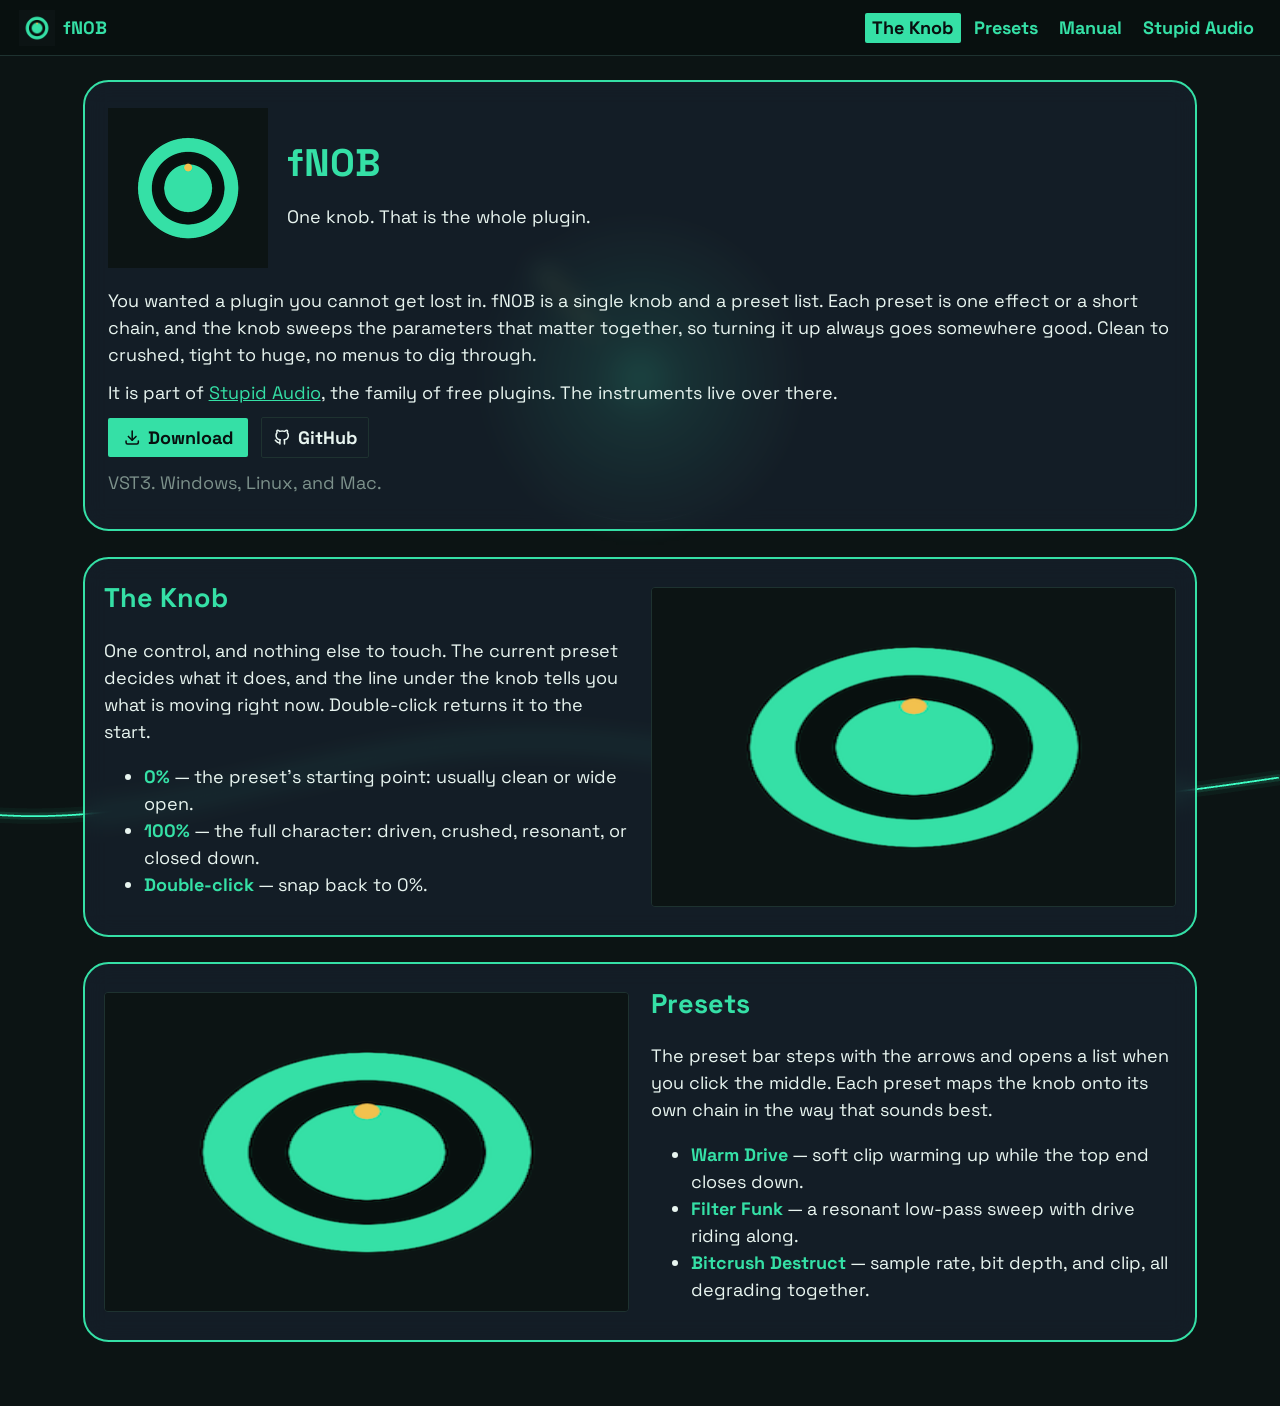
==== docs/index.html @ 9e974205 "add the docs site - site rethemed to the mint palette - knob, presets, overview pages for the user b" ====
<!DOCTYPE html>
<html lang="en">
<head>
  <meta charset="utf-8">
  <meta name="viewport" content="width=device-width, initial-scale=1">
  <title>fN0B — free one-knob effect, endless fun</title>
  <meta name="description" content="fN0B is a free one-knob effect. Pick a preset, turn the knob, and hear the whole chain move. VST3.">
  <meta property="og:type" content="website">
  <meta property="og:site_name" content="Stupid Audio">
  <meta property="og:title" content="fN0B — free one-knob effect, endless fun">
  <meta property="og:description" content="fN0B is a free one-knob effect. Pick a preset, turn the knob, and hear the whole chain move. VST3.">
  <meta property="og:url" content="https://iamtew.github.io/fN0B/">
  <meta property="og:image" content="https://iamtew.github.io/fN0B/ogimage-fN0B.png">
  <meta property="og:image:width" content="1200">
  <meta property="og:image:height" content="630">
  <meta name="twitter:card" content="summary_large_image">
  <meta name="twitter:image" content="https://iamtew.github.io/fN0B/ogimage-fN0B.png">
  <link rel="icon" href="logo.png">
  <link rel="stylesheet" href="style.css">
</head>
<body>
  <canvas id="fx" aria-hidden="true"></canvas>
  <header>
    <a class="brand" href="#top"><img src="logo.png" alt="" width="36" height="36">fN0B</a>
    <button type="button" class="nav-toggle" aria-expanded="false" aria-controls="site-nav" aria-label="Menu">
      <svg class="icon" aria-hidden="true"><use href="icons.svg#menu"></use></svg>
    </button>
    <nav id="site-nav">
      <a href="#knob">The Knob</a>
      <a href="#presets">Presets</a>
      <a href="docs.html">Manual</a>
      <a href="https://audio.stupid.systems/">Stupid Audio</a>
    </nav>
  </header>

  <main id="top" class="landing">
    <div class="hero-panel">
      <div class="lead">
        <img class="hero" src="logo.png" alt="fN0B" width="160" height="160">
        <div>
          <h1>fN0B</h1>
          <p class="tag">One knob. That is the whole plugin.</p>
        </div>
      </div>
      <p>You wanted a plugin you cannot get lost in. fN0B is a single knob and a preset list. Each preset is one effect or a short chain, and the knob sweeps the parameters that matter together, so turning it up always goes somewhere good. Clean to crushed, tight to huge, no menus to dig through.</p>
      <p>It is part of <a href="https://audio.stupid.systems/">Stupid Audio</a>, the family of free plugins. The instruments live over there.</p>
      <p class="actions">
        <button type="button" class="download" data-dl-open>
          <svg class="icon" aria-hidden="true"><use href="icons.svg#download"></use></svg>
          Download
        </button>
        <a class="repo" href="https://github.com/iamtew/fN0B">
          <svg class="icon" aria-hidden="true"><use href="icons.svg#github"></use></svg>
          GitHub
        </a>
      </p>
      <p class="meta">VST3. Windows, Linux, and Mac.</p>
    </div>

    <section id="knob" class="feature">
      <div>
        <h2>The Knob</h2>
        <p>One control, and nothing else to touch. The current preset decides what it does, and the line under the knob tells you what is moving right now. Double-click returns it to the start.</p>
        <ul>
          <li><strong>0%</strong> — the preset's starting point: usually clean or wide open.</li>
          <li><strong>100%</strong> — the full character: driven, crushed, resonant, or closed down.</li>
          <li><strong>Double-click</strong> — snap back to 0%.</li>
        </ul>
      </div>
      <img class="shot" src="logo.png" alt="The fN0B knob" width="320" height="320">
    </section>

    <section id="presets" class="feature">
      <div>
        <h2>Presets</h2>
        <p>The preset bar steps with the arrows and opens a list when you click the middle. Each preset maps the knob onto its own chain in the way that sounds best.</p>
        <ul>
          <li><strong>Warm Drive</strong> — soft clip warming up while the top end closes down.</li>
          <li><strong>Filter Funk</strong> — a resonant low-pass sweep with drive riding along.</li>
          <li><strong>Bitcrush Destruct</strong> — sample rate, bit depth, and clip, all degrading together.</li>
        </ul>
      </div>
      <img class="shot" src="logo.png" alt="The fN0B preset list" width="320" height="320">
    </section>
  </main>

  <dialog id="dl" class="dl-dialog" aria-labelledby="dl-title">
    <button type="button" class="dl-close" data-dl-close aria-label="Close">
      <svg class="icon" aria-hidden="true"><use href="icons.svg#close"></use></svg>
    </button>
    <h2 id="dl-title">Download fN0B</h2>
    <div class="dl-kind">
      <p>The Windows installer is the easy path. It drops the VST3 where your DAW looks for plugins.</p>
      <div class="dl-row" data-kind="installer" hidden>
        <a class="download os" data-os="win" hidden>
          <svg class="icon" aria-hidden="true"><use href="icons.svg#windows"></use></svg>
          Windows installer
        </a>
      </div>
    </div>
    <div class="dl-kind">
      <p>The VST3 zip is just the plugin. Drop it where your DAW looks for VST3s. Mac builds are ad-hoc signed, so Gatekeeper will sulk until you right-click Open the first time.</p>
      <div class="dl-row" data-kind="vst3" hidden>
        <a class="download os" data-os="win" hidden>
          <svg class="icon" aria-hidden="true"><use href="icons.svg#windows"></use></svg>
          Windows
        </a>
        <a class="download os" data-os="linux" hidden>
          <svg class="icon tux" aria-hidden="true"><use href="icons.svg#linux"></use></svg>
          Linux
        </a>
        <a class="download os" data-os="mac" hidden>
          <svg class="icon" aria-hidden="true"><use href="icons.svg#apple"></use></svg>
          macOS
        </a>
      </div>
    </div>
    <img class="dl-logo" src="logo.png" alt="" width="192" height="192">
  </dialog>

  <script src="icons.js"></script>
  <script type="module" src="fx.js"></script>
  <script src="site.js"></script>
</body>
</html>
---- docs/style.css ----
@font-face {
  font-family: "Space Grotesk";
  src: url("vendor/fonts/SpaceGrotesk-latin-wght.woff2") format("woff2");
  font-weight: 300 700;
  font-style: normal;
  font-display: swap;
}

:root {
  --ink: #08100f;
  --knob: #132020;
  --lane: #1e3230;
  --background: #0c1414;
  --orange: #35e0a6;
  --orange-dim: #28b585;
  --metal: #e8f5f0;
  --muted: #7c918b;
}

* { box-sizing: border-box; }

body {
  margin: 0;
  background: var(--background);
  color: var(--metal);
  font: 18px/1.5 "Space Grotesk", sans-serif;
}

#fx {
  position: fixed;
  inset: 0;
  overflow: hidden;
  pointer-events: none;
  z-index: 0;
}

a { color: var(--orange); }
a:hover { color: var(--orange-dim); }

.icon {
  width: 1.15rem;
  height: 1.15rem;
  flex: 0 0 auto;
  display: block;
  fill: none;
  stroke: currentColor;
  stroke-width: 2;
  pointer-events: none;
}

/* Filled Tux. The stroke rule above would erase it. */
.icon.tux {
  width: 1.45rem;
  height: 1.45rem;
  fill: currentColor;
  stroke: none;
}

header {
  position: sticky;
  top: 0;
  z-index: 2;
  display: flex;
  align-items: center;
  justify-content: space-between;
  gap: 1rem;
  padding: 0.6rem 1.2rem;
  background: var(--ink);
  border-bottom: 1px solid var(--lane);
}

.brand {
  display: flex;
  align-items: center;
  gap: 0.5rem;
  color: var(--orange);
  font-weight: 700;
  text-decoration: none;
}

.brand img { width: 36px; height: 36px; display: block; }

.nav-toggle {
  display: none;
  margin-left: auto;
  background: none;
  border: 1px solid var(--lane);
  color: var(--orange);
  padding: 0.35rem;
  border-radius: 2px;
  cursor: pointer;
}

header nav {
  display: flex;
  flex-wrap: wrap;
  align-items: center;
  gap: 0.4rem;
  justify-content: flex-end;
}

header nav a {
  color: var(--orange);
  font-weight: 700;
  text-decoration: none;
  padding: 0.1rem 0.45rem;
  border-radius: 2px;
}

header nav a.on,
header nav a[aria-current="page"] {
  color: var(--ink);
  background: var(--orange);
}

.topbar-label {
  color: var(--orange);
  letter-spacing: 0.16em;
  text-transform: uppercase;
  font-size: 0.72rem;
}

.topbar .download { margin-left: auto; }

.repo {
  display: inline-flex;
  align-items: center;
  gap: 0.4rem;
  color: var(--metal);
  text-decoration: none;
  padding: 0.35rem 0.7rem;
  border: 1px solid var(--lane);
  border-radius: 2px;
  font-weight: 700;
}

.repo:hover { color: var(--orange); border-color: var(--orange); }

main.landing {
  position: relative;
  z-index: 1;
  max-width: 72rem;
  margin: 0 auto;
  padding: 1.5rem 1.2rem 4rem;
}

.hero-panel,
.feature {
  background: rgba(26, 35, 50, 0.6);
  border: 2px solid var(--orange);
  border-radius: 1.6rem;
  backdrop-filter: blur(12px);
  -webkit-backdrop-filter: blur(12px);
}

.hero-panel {
  padding: 1.6rem 1.4rem 1.4rem;
}

.lead {
  display: flex;
  align-items: center;
  gap: 1.2rem;
  margin-bottom: 1.2rem;
}

.hero { display: block; flex-shrink: 0; width: 160px; height: 160px; }

h1, h2 { color: var(--orange); margin: 0 0 0.4rem; }

h1 { font-size: 2.4rem; }

.hero-panel p { margin: 0.7rem 0; }

.demos {
  display: flex;
  flex-wrap: wrap;
  gap: 1rem;
  margin: 1rem 0;
}

.demo { margin: 0; flex: 1 1 16rem; }
.demo a { display: block; font-size: 0.95rem; margin-bottom: 0.25rem; font-weight: 700; }
.demo audio { width: 100%; display: block; }

.actions {
  display: flex;
  flex-wrap: wrap;
  align-items: center;
  gap: 0.8rem;
  margin: 1rem 0 0.4rem;
}

.download {
  display: inline-flex;
  align-items: center;
  gap: 0.4rem;
  background: var(--orange);
  color: var(--ink);
  font: inherit;
  font-weight: 700;
  text-decoration: none;
  padding: 0.4rem 0.95rem;
  border: 0;
  border-radius: 2px;
  cursor: pointer;
}

.download:hover { background: var(--orange-dim); color: var(--ink); }

.meta { color: var(--muted); margin: 0; }

.feature {
  display: grid;
  grid-template-columns: 1fr 1fr;
  gap: 1.4rem;
  align-items: center;
  margin-top: 1.6rem;
  padding: 1.2rem;
}

.feature:nth-of-type(even) { direction: rtl; }
.feature:nth-of-type(even) > * { direction: ltr; }

.shot-open {
  display: block;
  width: 100%;
  padding: 0;
  border: 0;
  background: none;
  cursor: zoom-in;
}

.shot {
  display: block;
  width: 100%;
  border-radius: 4px;
  border: 1px solid var(--lane);
}

.shot-dialog {
  position: fixed;
  padding: 0;
  border: 0;
  background: transparent;
  max-width: calc(100vw - 3rem);
  max-height: calc(100vh - 3rem);
}

.shot-dialog[open] { animation: dl-in 0.22s ease; }

.shot-dialog::backdrop {
  background: rgba(0, 0, 0, 0.55);
  backdrop-filter: blur(8px);
  -webkit-backdrop-filter: blur(8px);
}

.shot-dialog img {
  display: block;
  max-width: calc(100vw - 3rem);
  max-height: calc(100vh - 3rem);
  border-radius: 4px;
}

.brand-home {
  display: inline-flex;
  align-items: center;
  gap: 0.25rem;
  margin-left: 0.15rem;
  font-weight: 700;
}

strong { color: var(--orange); }

.dl-dialog {
  width: min(32rem, calc(100vw - 2rem));
  max-height: calc(100vh - 2rem);
  overflow: auto;
  padding: 1.4rem 1.3rem 1.2rem;
  border: 2px solid var(--orange);
  border-radius: 4px;
  background: var(--knob);
  color: var(--metal);
  color-scheme: dark;
}

.dl-dialog[open] {
  animation: dl-in 0.22s ease;
}

@keyframes dl-in {
  from { transform: translateY(10px) scale(0.98); }
  to { transform: none; }
}

.dl-dialog::backdrop {
  background: rgba(0, 0, 0, 0.55);
  backdrop-filter: blur(8px);
  -webkit-backdrop-filter: blur(8px);
}

.dl-close {
  position: absolute;
  top: 0.6rem;
  right: 0.6rem;
  z-index: 1;
  display: grid;
  place-items: center;
  width: 2.25rem;
  height: 2.25rem;
  padding: 0;
  background: var(--ink);
  border: 2px solid var(--orange);
  border-radius: 4px;
  color: var(--orange);
  cursor: pointer;
}

.dl-close .icon {
  width: 1.35rem;
  height: 1.35rem;
}

.dl-close:hover { background: var(--lane); }

.shot-dialog .dl-close {
  position: fixed;
  top: 1rem;
  right: 1rem;
}

.dl-dialog { position: fixed; }
.dl-dialog h2 { padding-right: 2rem; }

.dl-kind { margin: 1rem 0; }
.dl-kind p { margin: 0 0 0.5rem; font-size: 0.95rem; }

.dl-row {
  display: flex;
  flex-wrap: wrap;
  gap: 0.4rem;
}

.dl-logo {
  display: block;
  width: 192px;
  height: auto;
  margin: 1.2rem auto 0;
}

.shell {
  position: relative;
  z-index: 1;
  display: grid;
  grid-template-columns: 220px 1fr;
  min-height: calc(100vh - 57px);
}

.nav {
  padding: 12px 0;
  background: var(--knob);
  border-right: 1px solid var(--lane);
}

.nav-group {
  margin: 12px 16px 4px;
  font-size: 0.72rem;
  letter-spacing: 0.06em;
  text-transform: uppercase;
  color: var(--muted);
}

.nav a {
  display: flex;
  align-items: center;
  gap: 10px;
  padding: 8px 16px;
  color: var(--muted);
  text-decoration: none;
}

.nav a[aria-current="page"] {
  color: var(--ink);
  background: var(--orange);
}

.doc {
  padding: 28px 32px 80px;
  max-width: 52rem;
}

.doc h1 { margin-top: 0; font-size: 1.8rem; color: var(--orange); }
.doc h2 { margin-top: 1.8rem; font-size: 1.15rem; color: var(--orange); }
.doc h3 { color: var(--orange); }
.doc p, .doc li { line-height: 1.5; }
.doc ul, .doc ol { padding-left: 1.25rem; }
.doc code {
  font-family: ui-monospace, Consolas, monospace;
  font-size: 0.92em;
  background: var(--lane);
  padding: 0 4px;
  border-radius: 2px;
}
.doc pre {
  background: var(--lane);
  border: 1px solid var(--lane);
  padding: 12px 14px;
  overflow: auto;
}
.doc table {
  width: 100%;
  border-collapse: collapse;
  margin: 1rem 0;
  font-size: 0.92rem;
}
.doc th, .doc td {
  border: 1px solid var(--lane);
  padding: 6px 8px;
  text-align: left;
  vertical-align: top;
}
.doc th { background: var(--knob); }
.doc img { max-width: 100%; height: auto; border-radius: 4px; }

.muted { color: var(--muted); }

@media (max-width: 900px) {
  .feature,
  .feature:nth-of-type(even) {
    grid-template-columns: 1fr;
    direction: ltr;
  }
}

@media (max-width: 800px) {
  .nav-toggle { display: flex; }
  header { flex-wrap: wrap; }
  header nav {
    display: none;
    flex-basis: 100%;
    flex-direction: column;
    align-items: stretch;
  }
  header.nav-open nav { display: flex; }
  .shell { grid-template-columns: 1fr; }
  .nav {
    display: flex;
    flex-wrap: wrap;
    gap: 0;
    border-right: 0;
    border-bottom: 1px solid var(--lane);
  }
  .nav a { padding: 8px 12px; }
  .nav-group { flex-basis: 100%; margin: 8px 12px 0; }
  .doc { padding: 20px 16px 64px; }
  .hero { width: 112px; height: 112px; }
  h1 { font-size: 1.8rem; }
}
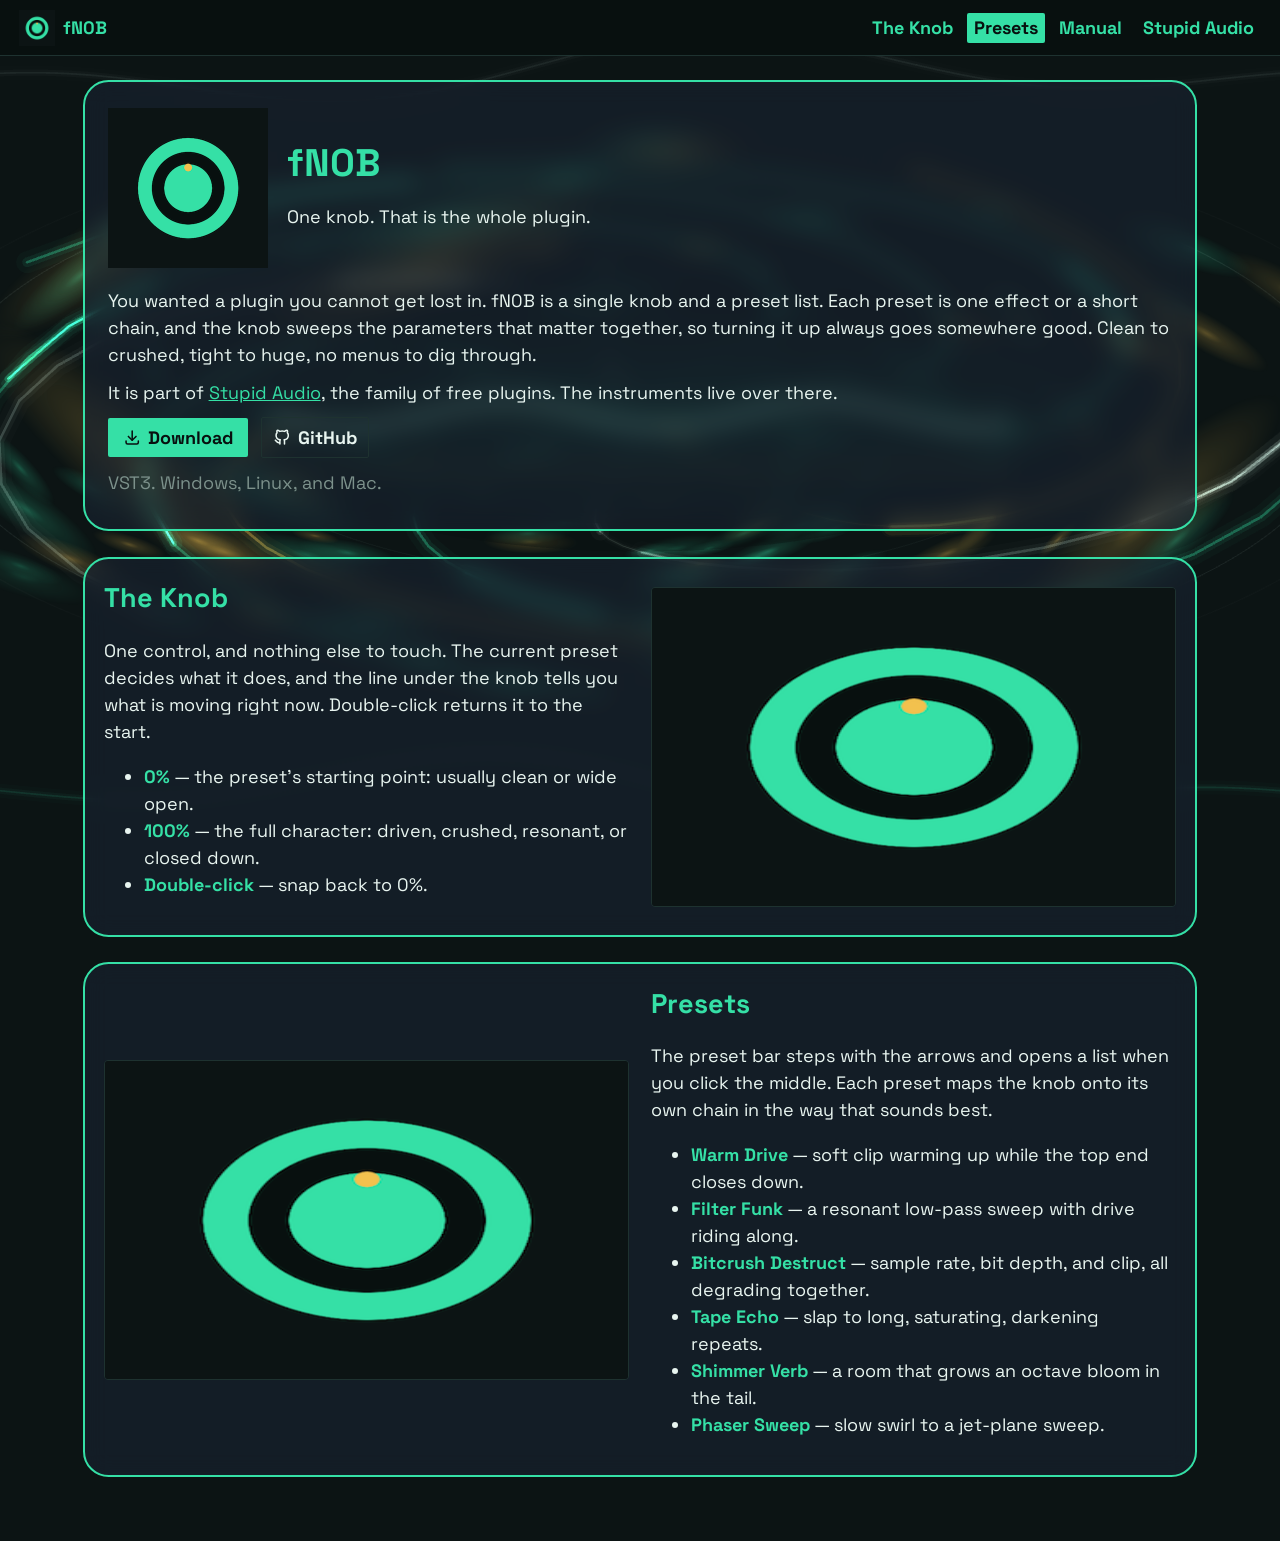
==== commit 7a6ff29e: "catch leftover three-preset copy - landing list and manual title now name all six  Co-authored-by: C" ====
--- a/docs/index.html
+++ b/docs/index.html
@@ -78,6 +78,9 @@
           <li><strong>Warm Drive</strong> — soft clip warming up while the top end closes down.</li>
           <li><strong>Filter Funk</strong> — a resonant low-pass sweep with drive riding along.</li>
           <li><strong>Bitcrush Destruct</strong> — sample rate, bit depth, and clip, all degrading together.</li>
+          <li><strong>Tape Echo</strong> — slap to long, saturating, darkening repeats.</li>
+          <li><strong>Shimmer Verb</strong> — a room that grows an octave bloom in the tail.</li>
+          <li><strong>Phaser Sweep</strong> — slow swirl to a jet-plane sweep.</li>
         </ul>
       </div>
       <img class="shot" src="logo.png" alt="The fN0B preset list" width="320" height="320">
--- a/docs/style.css
+++ b/docs/style.css
@@ -33,6 +33,10 @@
   pointer-events: none;
   z-index: 0;
 }
+
+/* ?fx preview: the canvas is the whole page. */
+body.fx-only { overflow: hidden; cursor: none; }
+body.fx-only > :not(#fx) { display: none; }
 
 a { color: var(--orange); }
 a:hover { color: var(--orange-dim); }
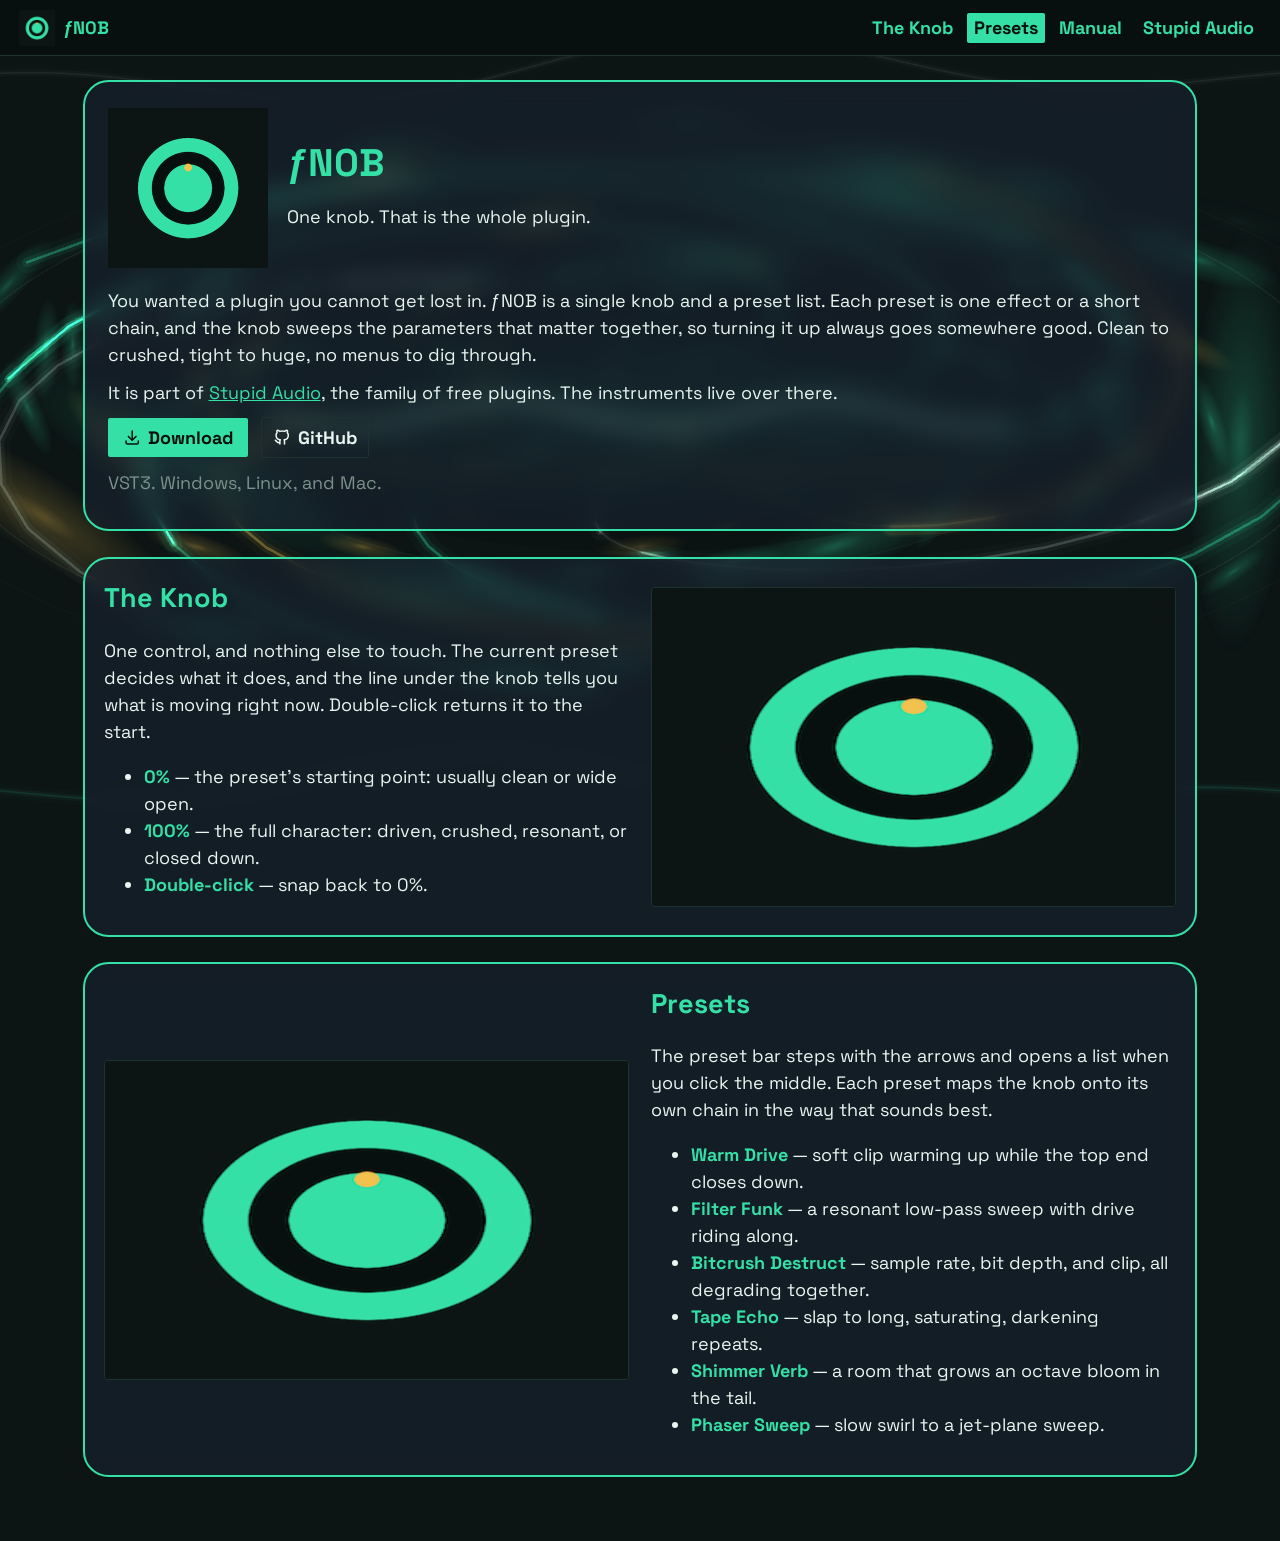
==== commit a6b9a397: "show florin on docs site name - render fN0B as U+0192 on HTML chrome and titles - rewrite markdown p" ====
--- a/docs/index.html
+++ b/docs/index.html
@@ -3,12 +3,12 @@
 <head>
   <meta charset="utf-8">
   <meta name="viewport" content="width=device-width, initial-scale=1">
-  <title>fN0B — free one-knob effect, endless fun</title>
-  <meta name="description" content="fN0B is a free one-knob effect. Pick a preset, turn the knob, and hear the whole chain move. VST3.">
+  <title>&fnof;N0B — free one-knob effect, endless fun</title>
+  <meta name="description" content="&fnof;N0B is a free one-knob effect. Pick a preset, turn the knob, and hear the whole chain move. VST3.">
   <meta property="og:type" content="website">
   <meta property="og:site_name" content="Stupid Audio">
-  <meta property="og:title" content="fN0B — free one-knob effect, endless fun">
-  <meta property="og:description" content="fN0B is a free one-knob effect. Pick a preset, turn the knob, and hear the whole chain move. VST3.">
+  <meta property="og:title" content="&fnof;N0B — free one-knob effect, endless fun">
+  <meta property="og:description" content="&fnof;N0B is a free one-knob effect. Pick a preset, turn the knob, and hear the whole chain move. VST3.">
   <meta property="og:url" content="https://iamtew.github.io/fN0B/">
   <meta property="og:image" content="https://iamtew.github.io/fN0B/ogimage-fN0B.png">
   <meta property="og:image:width" content="1200">
@@ -21,7 +21,7 @@
 <body>
   <canvas id="fx" aria-hidden="true"></canvas>
   <header>
-    <a class="brand" href="#top"><img src="logo.png" alt="" width="36" height="36">fN0B</a>
+    <a class="brand" href="#top"><img src="logo.png" alt="" width="36" height="36">&fnof;N0B</a>
     <button type="button" class="nav-toggle" aria-expanded="false" aria-controls="site-nav" aria-label="Menu">
       <svg class="icon" aria-hidden="true"><use href="icons.svg#menu"></use></svg>
     </button>
@@ -36,13 +36,13 @@
   <main id="top" class="landing">
     <div class="hero-panel">
       <div class="lead">
-        <img class="hero" src="logo.png" alt="fN0B" width="160" height="160">
+        <img class="hero" src="logo.png" alt="&fnof;N0B" width="160" height="160">
         <div>
-          <h1>fN0B</h1>
+          <h1>&fnof;N0B</h1>
           <p class="tag">One knob. That is the whole plugin.</p>
         </div>
       </div>
-      <p>You wanted a plugin you cannot get lost in. fN0B is a single knob and a preset list. Each preset is one effect or a short chain, and the knob sweeps the parameters that matter together, so turning it up always goes somewhere good. Clean to crushed, tight to huge, no menus to dig through.</p>
+      <p>You wanted a plugin you cannot get lost in. &fnof;N0B is a single knob and a preset list. Each preset is one effect or a short chain, and the knob sweeps the parameters that matter together, so turning it up always goes somewhere good. Clean to crushed, tight to huge, no menus to dig through.</p>
       <p>It is part of <a href="https://audio.stupid.systems/">Stupid Audio</a>, the family of free plugins. The instruments live over there.</p>
       <p class="actions">
         <button type="button" class="download" data-dl-open>
@@ -67,7 +67,7 @@
           <li><strong>Double-click</strong> — snap back to 0%.</li>
         </ul>
       </div>
-      <img class="shot" src="logo.png" alt="The fN0B knob" width="320" height="320">
+      <img class="shot" src="logo.png" alt="The &fnof;N0B knob" width="320" height="320">
     </section>
 
     <section id="presets" class="feature">
@@ -83,7 +83,7 @@
           <li><strong>Phaser Sweep</strong> — slow swirl to a jet-plane sweep.</li>
         </ul>
       </div>
-      <img class="shot" src="logo.png" alt="The fN0B preset list" width="320" height="320">
+      <img class="shot" src="logo.png" alt="The &fnof;N0B preset list" width="320" height="320">
     </section>
   </main>
 
@@ -91,7 +91,7 @@
     <button type="button" class="dl-close" data-dl-close aria-label="Close">
       <svg class="icon" aria-hidden="true"><use href="icons.svg#close"></use></svg>
     </button>
-    <h2 id="dl-title">Download fN0B</h2>
+    <h2 id="dl-title">Download &fnof;N0B</h2>
     <div class="dl-kind">
       <p>The Windows installer is the easy path. It drops the VST3 where your DAW looks for plugins.</p>
       <div class="dl-row" data-kind="installer" hidden>
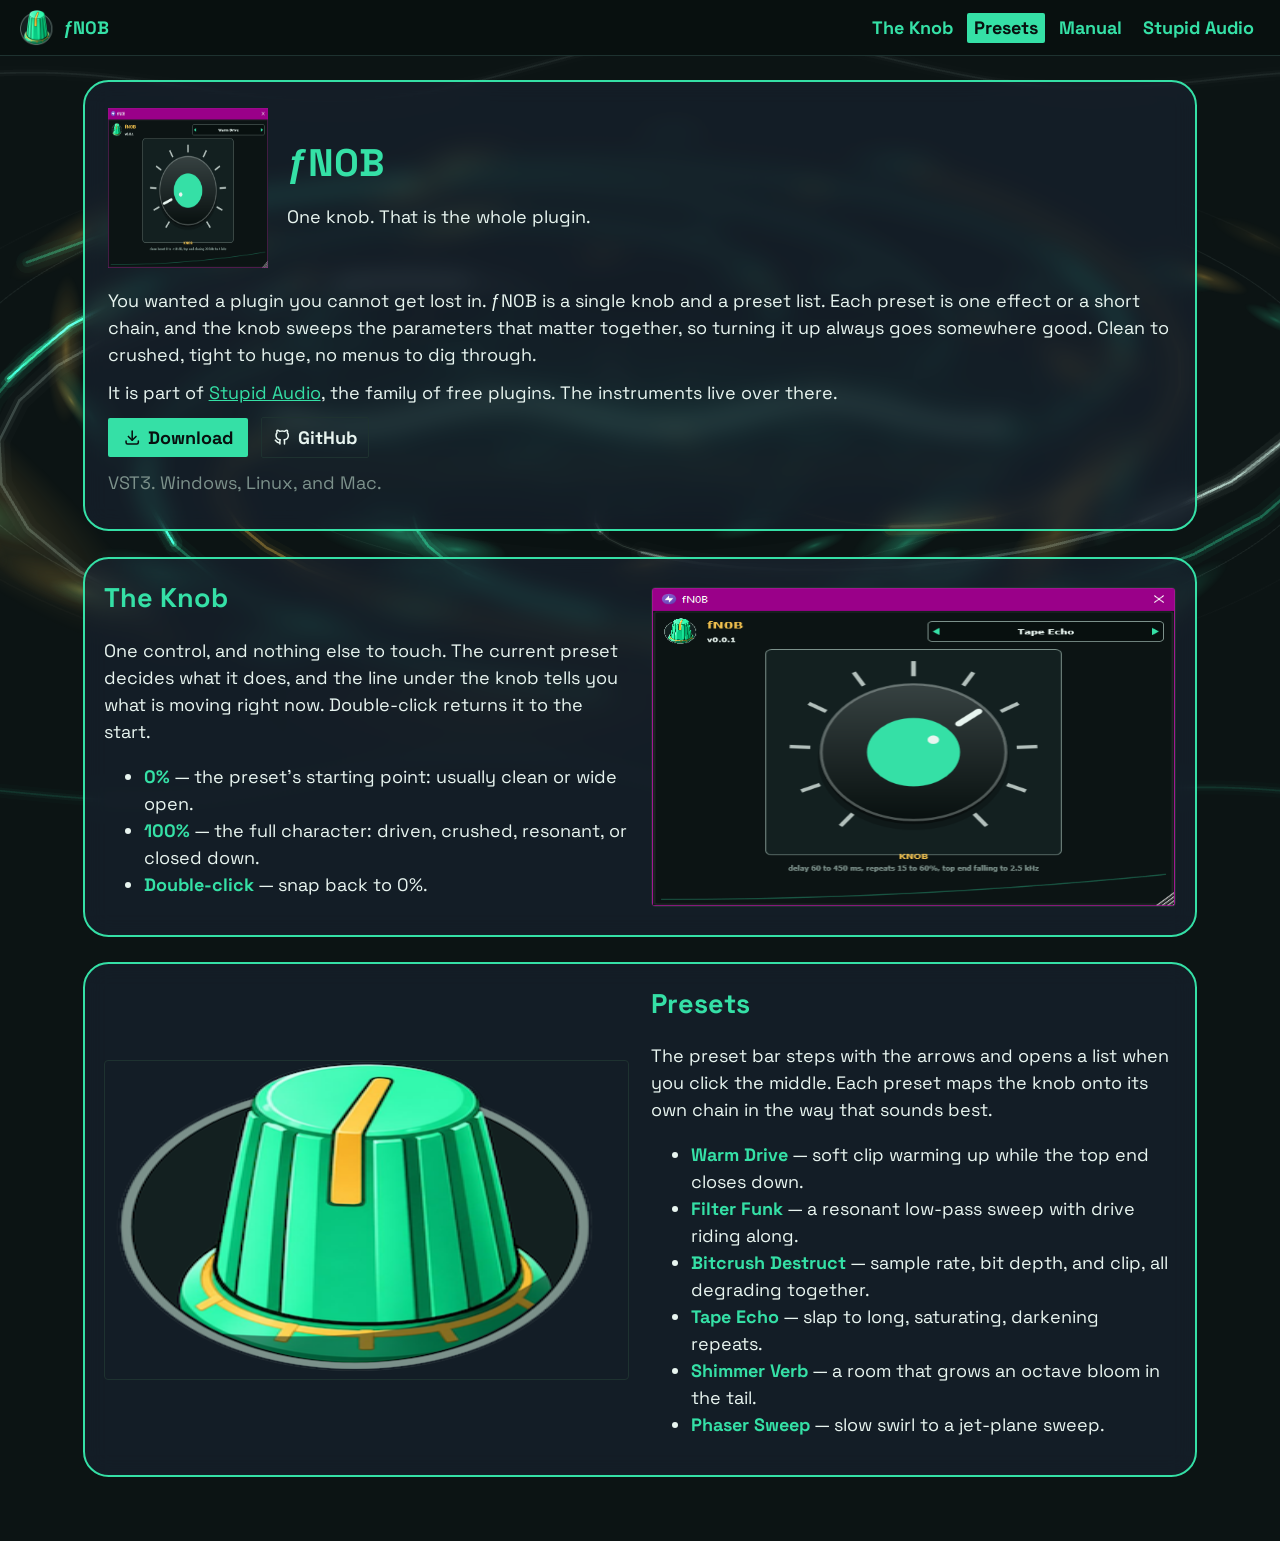
==== commit 3e832841: "placeholder screenshots" ====
--- a/docs/index.html
+++ b/docs/index.html
@@ -36,7 +36,7 @@
   <main id="top" class="landing">
     <div class="hero-panel">
       <div class="lead">
-        <img class="hero" src="logo.png" alt="&fnof;N0B" width="160" height="160">
+        <img class="hero" src="Screenshot1.png" alt="&fnof;N0B" width="160" height="160">
         <div>
           <h1>&fnof;N0B</h1>
           <p class="tag">One knob. That is the whole plugin.</p>
@@ -67,7 +67,7 @@
           <li><strong>Double-click</strong> — snap back to 0%.</li>
         </ul>
       </div>
-      <img class="shot" src="logo.png" alt="The &fnof;N0B knob" width="320" height="320">
+      <img class="shot" src="Screenshot2.png" alt="The &fnof;N0B knob" width="320" height="320">
     </section>
 
     <section id="presets" class="feature">
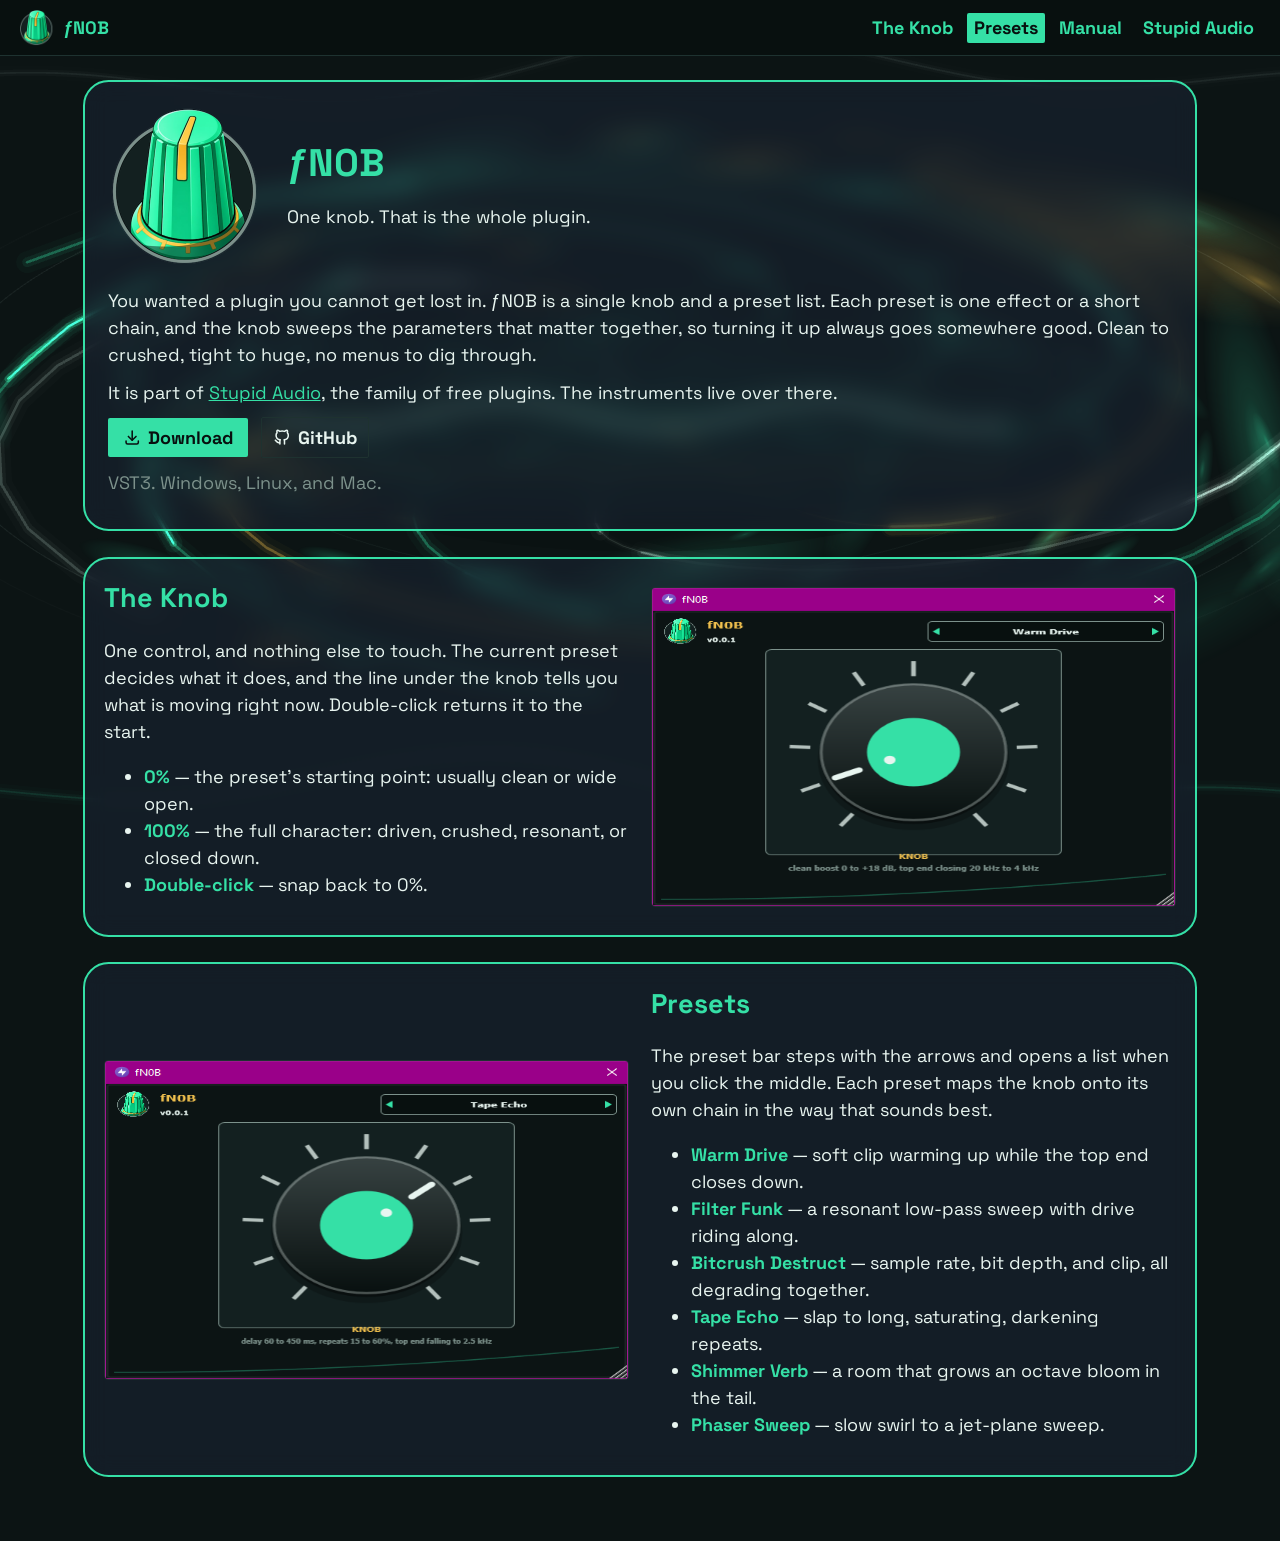
==== commit e34c43f4: "fix an oopsie" ====
--- a/docs/index.html
+++ b/docs/index.html
@@ -36,7 +36,7 @@
   <main id="top" class="landing">
     <div class="hero-panel">
       <div class="lead">
-        <img class="hero" src="Screenshot1.png" alt="&fnof;N0B" width="160" height="160">
+        <img class="hero" src="logo.png" alt="&fnof;N0B" width="160" height="160">
         <div>
           <h1>&fnof;N0B</h1>
           <p class="tag">One knob. That is the whole plugin.</p>
@@ -67,7 +67,7 @@
           <li><strong>Double-click</strong> — snap back to 0%.</li>
         </ul>
       </div>
-      <img class="shot" src="Screenshot2.png" alt="The &fnof;N0B knob" width="320" height="320">
+      <img class="shot" src="Screenshot1.png" alt="The &fnof;N0B knob" width="320" height="320">
     </section>
 
     <section id="presets" class="feature">
@@ -83,7 +83,7 @@
           <li><strong>Phaser Sweep</strong> — slow swirl to a jet-plane sweep.</li>
         </ul>
       </div>
-      <img class="shot" src="logo.png" alt="The &fnof;N0B preset list" width="320" height="320">
+      <img class="shot" src="Screenshot2.png" alt="The &fnof;N0B preset list" width="320" height="320">
     </section>
   </main>
 
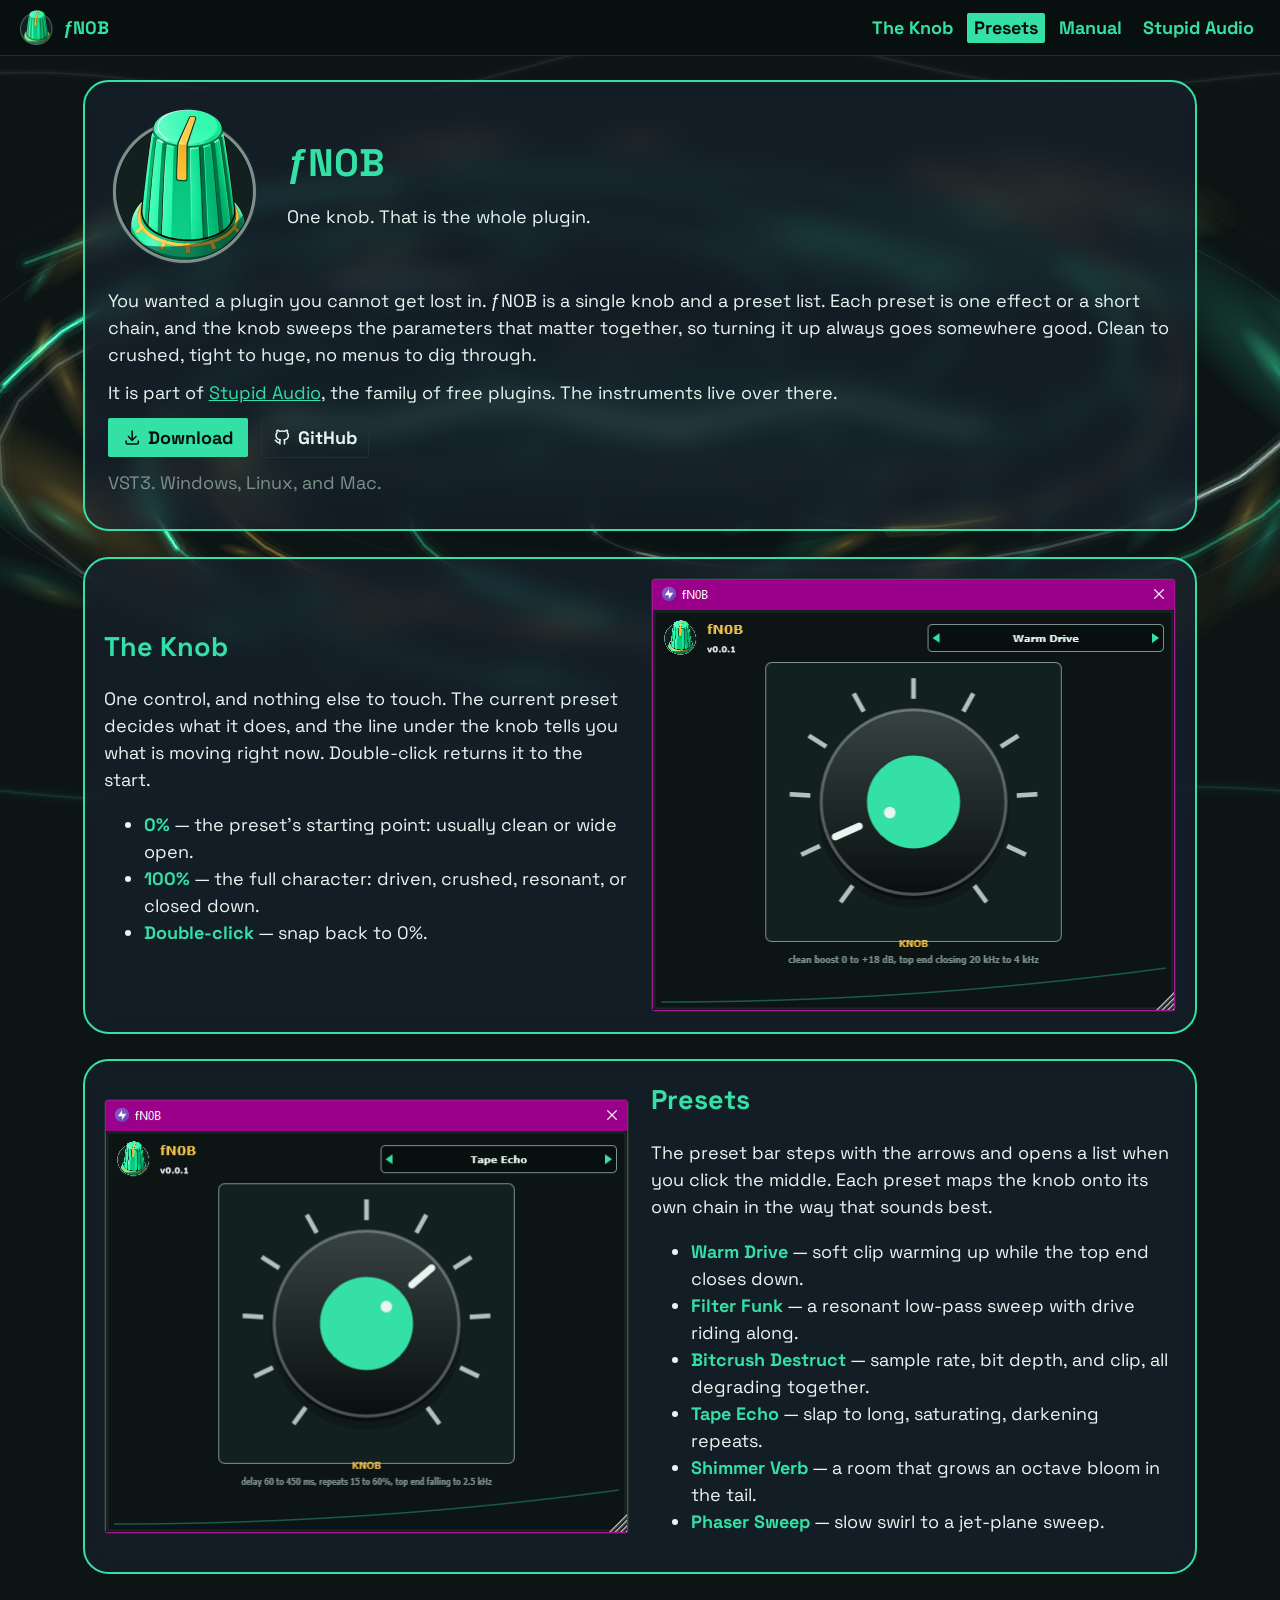
==== commit 86e51fd7: "fix an oopsie, removed weird sizes of screenshots" ====
--- a/docs/index.html
+++ b/docs/index.html
@@ -67,7 +67,7 @@
           <li><strong>Double-click</strong> — snap back to 0%.</li>
         </ul>
       </div>
-      <img class="shot" src="Screenshot1.png" alt="The &fnof;N0B knob" width="320" height="320">
+      <img class="shot" src="Screenshot1.png" alt="The &fnof;N0B knob">
     </section>
 
     <section id="presets" class="feature">
@@ -83,7 +83,7 @@
           <li><strong>Phaser Sweep</strong> — slow swirl to a jet-plane sweep.</li>
         </ul>
       </div>
-      <img class="shot" src="Screenshot2.png" alt="The &fnof;N0B preset list" width="320" height="320">
+      <img class="shot" src="Screenshot2.png" alt="The &fnof;N0B preset list">
     </section>
   </main>
 
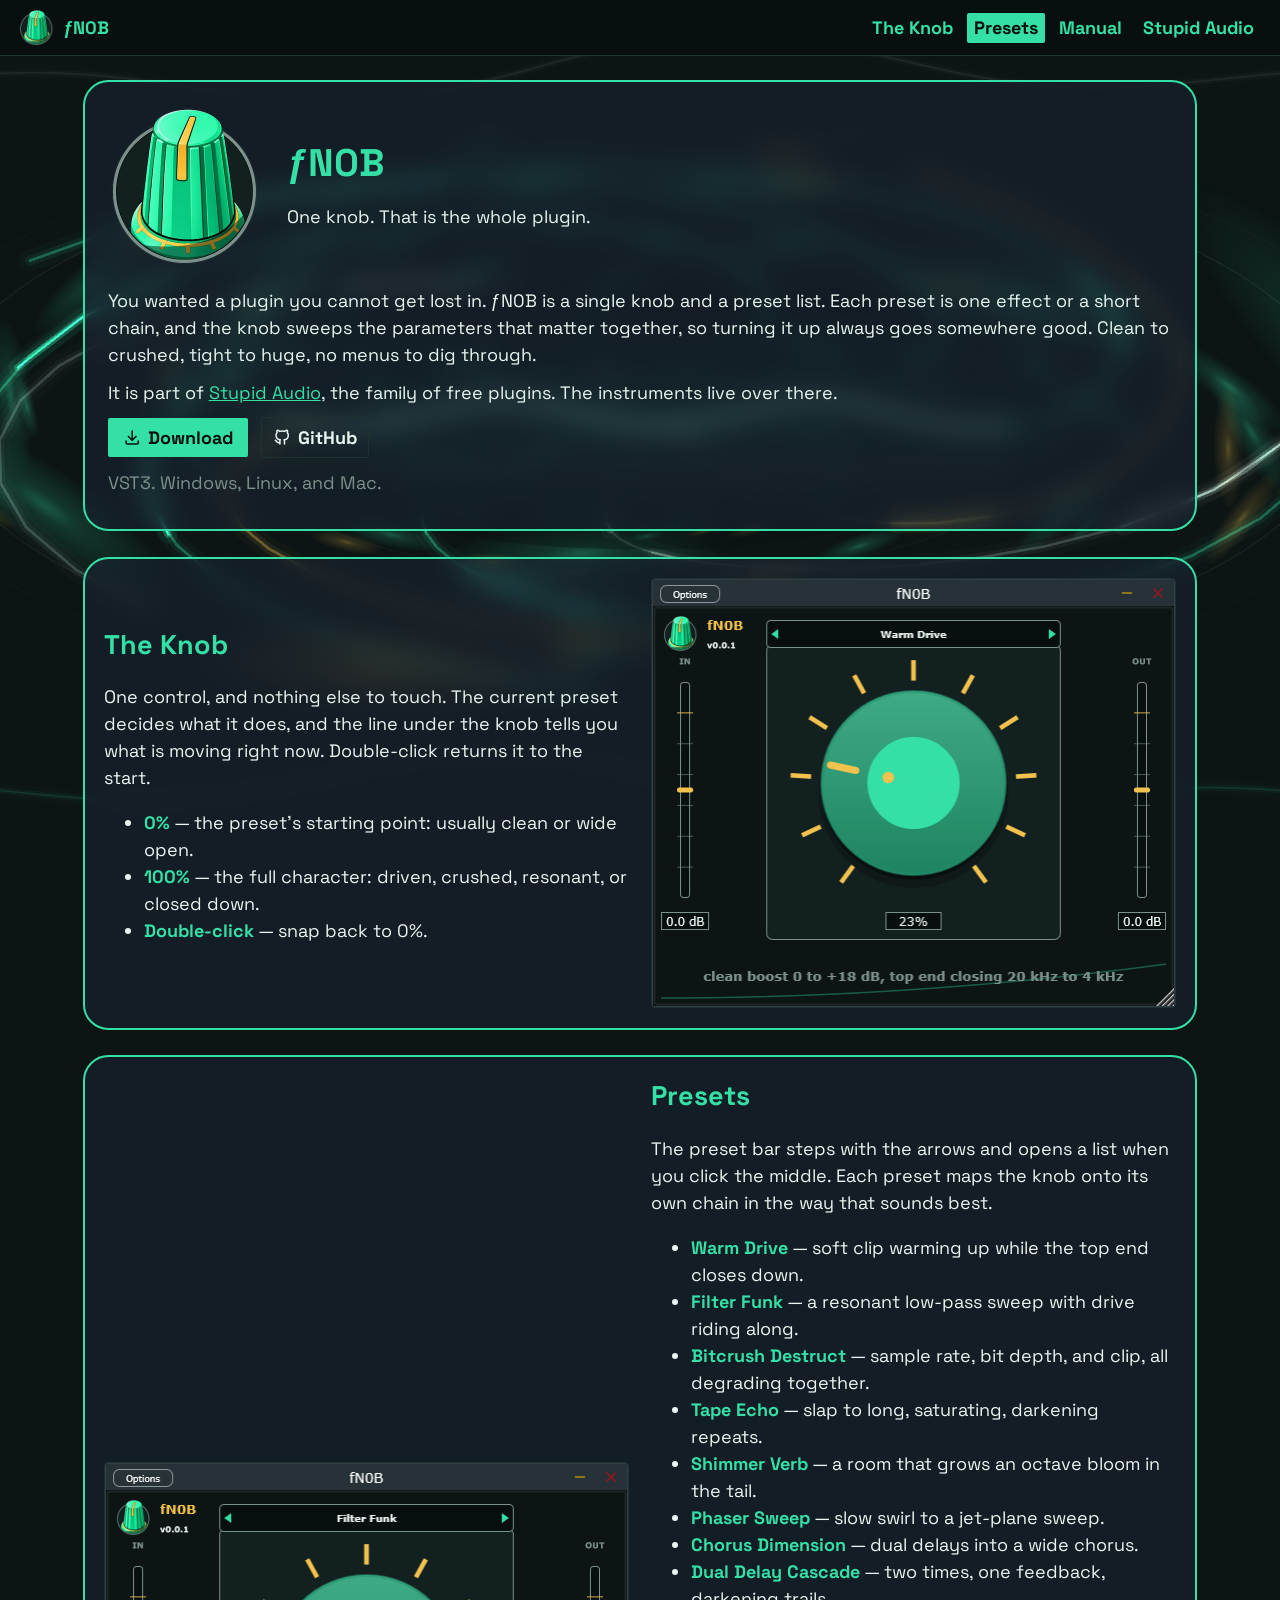
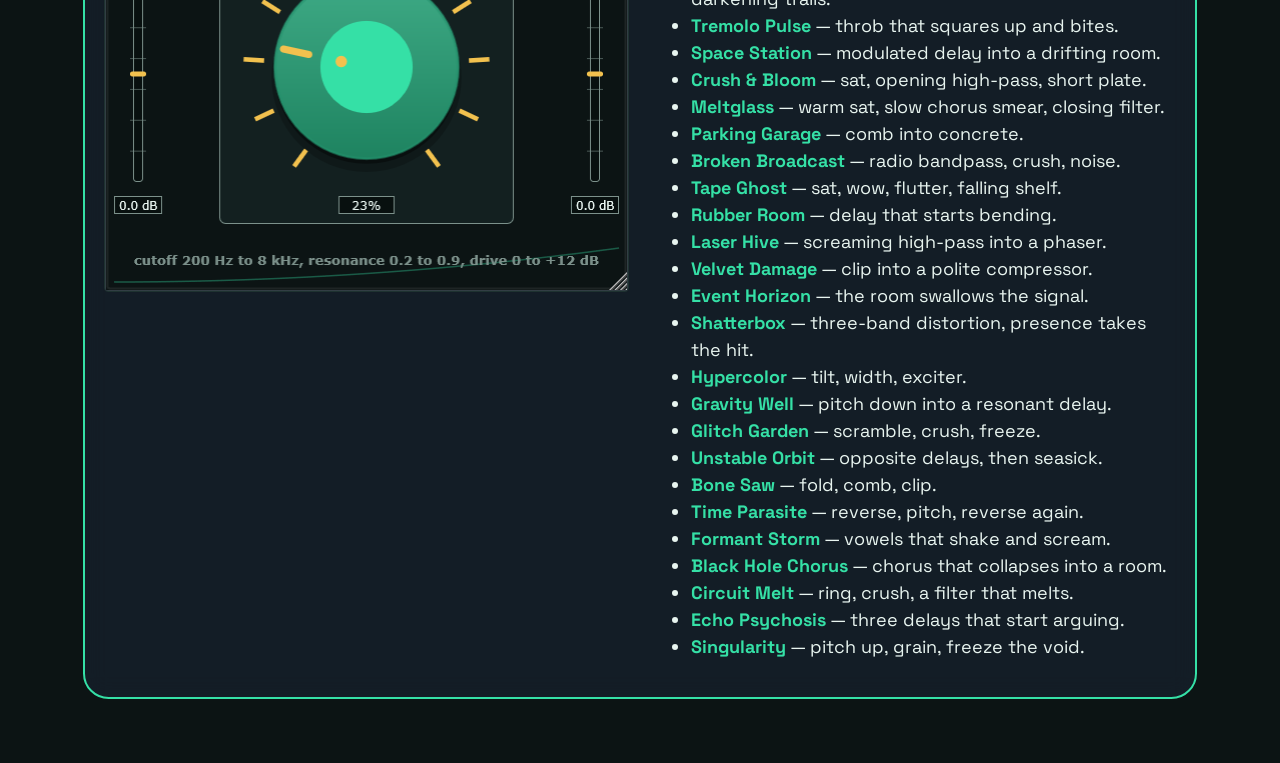
==== commit 4f4cb48e: "ship all 31 documented knob presets - write sound-first DSP rule; drop the handful limit - replace j" ====
--- a/docs/index.html
+++ b/docs/index.html
@@ -81,6 +81,31 @@
           <li><strong>Tape Echo</strong> — slap to long, saturating, darkening repeats.</li>
           <li><strong>Shimmer Verb</strong> — a room that grows an octave bloom in the tail.</li>
           <li><strong>Phaser Sweep</strong> — slow swirl to a jet-plane sweep.</li>
+          <li><strong>Chorus Dimension</strong> — dual delays into a wide chorus.</li>
+          <li><strong>Dual Delay Cascade</strong> — two times, one feedback, darkening trails.</li>
+          <li><strong>Tremolo Pulse</strong> — throb that squares up and bites.</li>
+          <li><strong>Space Station</strong> — modulated delay into a drifting room.</li>
+          <li><strong>Crush &amp; Bloom</strong> — sat, opening high-pass, short plate.</li>
+          <li><strong>Meltglass</strong> — warm sat, slow chorus smear, closing filter.</li>
+          <li><strong>Parking Garage</strong> — comb into concrete.</li>
+          <li><strong>Broken Broadcast</strong> — radio bandpass, crush, noise.</li>
+          <li><strong>Tape Ghost</strong> — sat, wow, flutter, falling shelf.</li>
+          <li><strong>Rubber Room</strong> — delay that starts bending.</li>
+          <li><strong>Laser Hive</strong> — screaming high-pass into a phaser.</li>
+          <li><strong>Velvet Damage</strong> — clip into a polite compressor.</li>
+          <li><strong>Event Horizon</strong> — the room swallows the signal.</li>
+          <li><strong>Shatterbox</strong> — three-band distortion, presence takes the hit.</li>
+          <li><strong>Hypercolor</strong> — tilt, width, exciter.</li>
+          <li><strong>Gravity Well</strong> — pitch down into a resonant delay.</li>
+          <li><strong>Glitch Garden</strong> — scramble, crush, freeze.</li>
+          <li><strong>Unstable Orbit</strong> — opposite delays, then seasick.</li>
+          <li><strong>Bone Saw</strong> — fold, comb, clip.</li>
+          <li><strong>Time Parasite</strong> — reverse, pitch, reverse again.</li>
+          <li><strong>Formant Storm</strong> — vowels that shake and scream.</li>
+          <li><strong>Black Hole Chorus</strong> — chorus that collapses into a room.</li>
+          <li><strong>Circuit Melt</strong> — ring, crush, a filter that melts.</li>
+          <li><strong>Echo Psychosis</strong> — three delays that start arguing.</li>
+          <li><strong>Singularity</strong> — pitch up, grain, freeze the void.</li>
         </ul>
       </div>
       <img class="shot" src="Screenshot2.png" alt="The &fnof;N0B preset list">
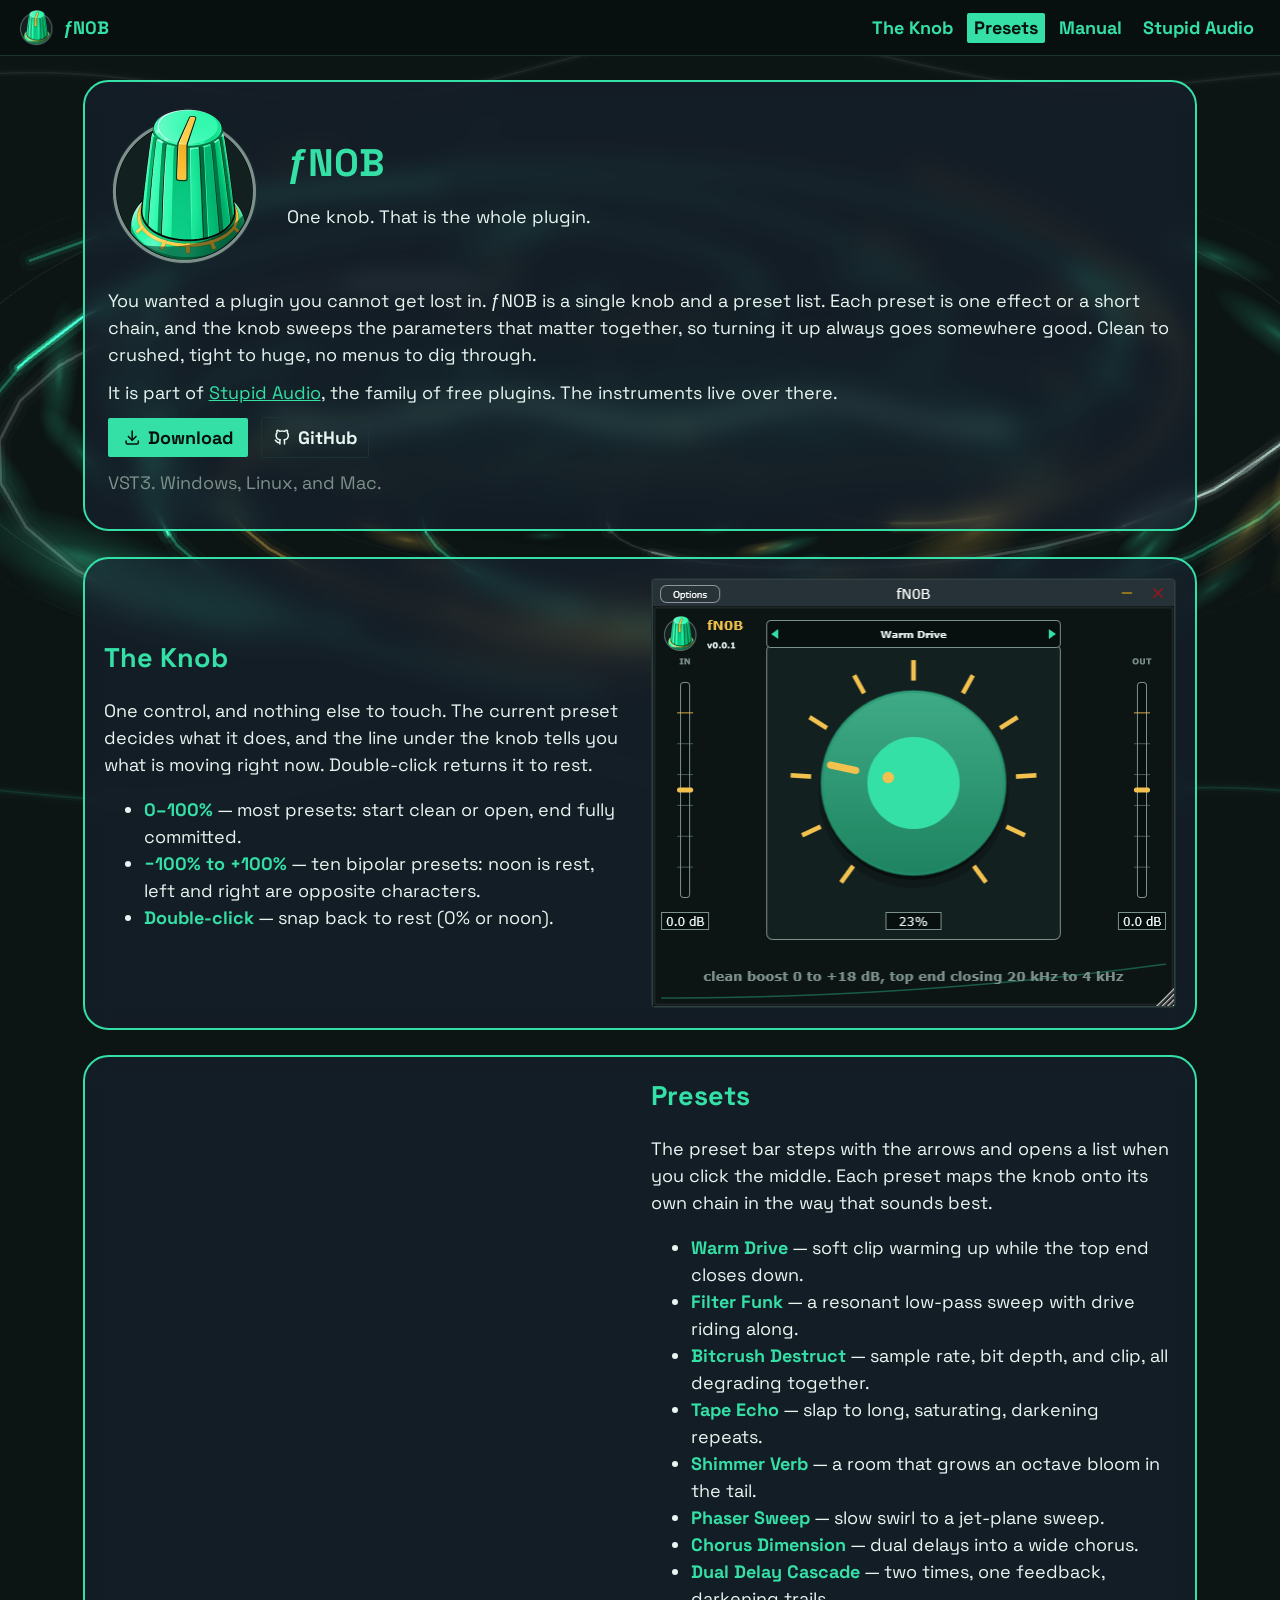
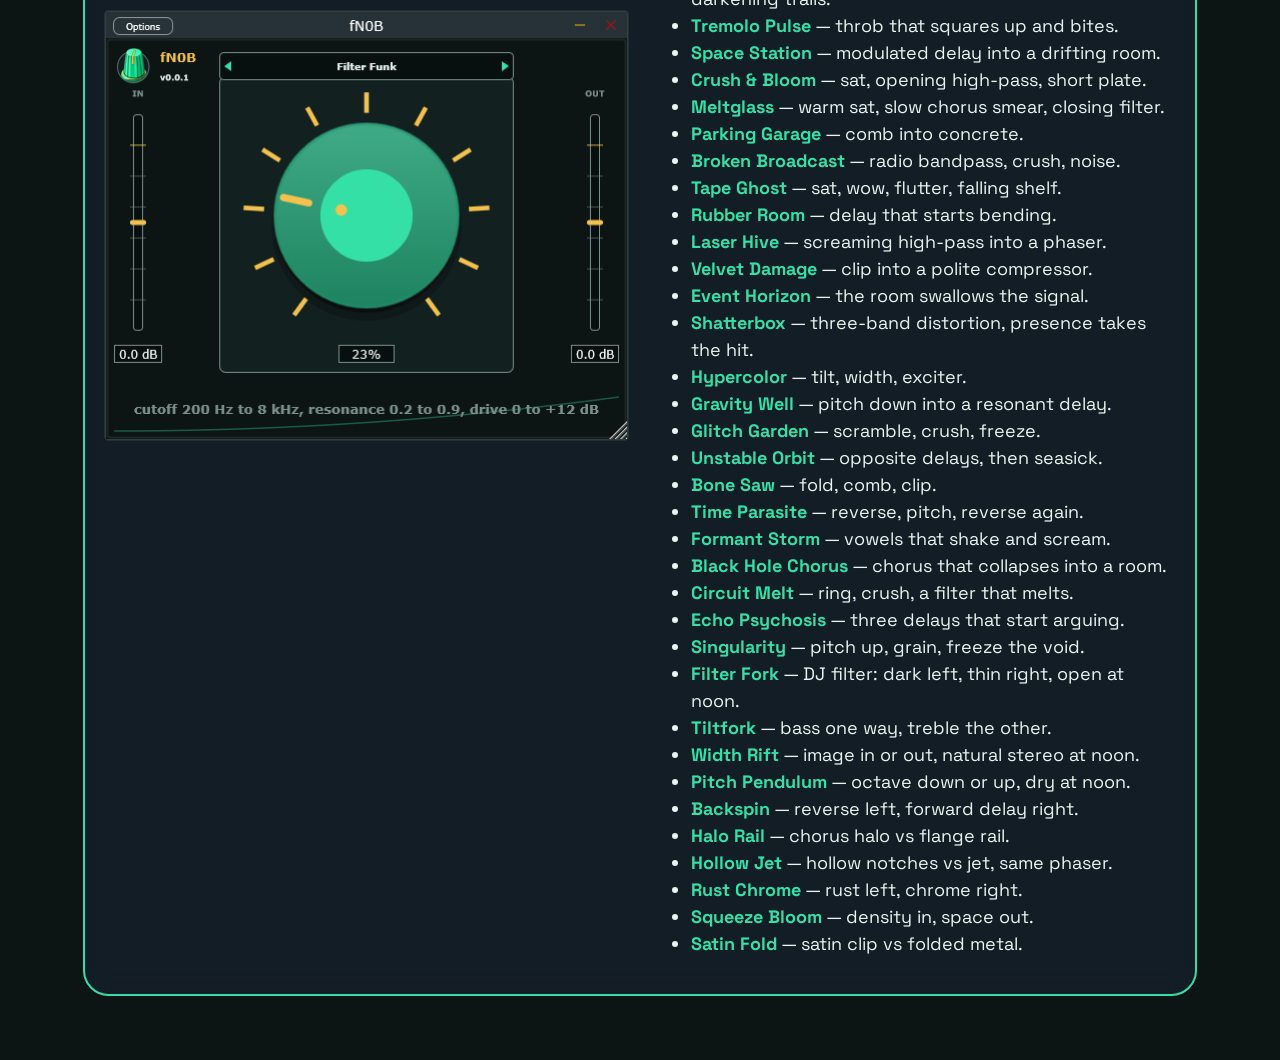
==== commit 60578626: "document bipolar presets 31-40 - spec table, manual, knob rest vs noon - site list and forty-one cou" ====
--- a/docs/index.html
+++ b/docs/index.html
@@ -60,11 +60,11 @@
     <section id="knob" class="feature">
       <div>
         <h2>The Knob</h2>
-        <p>One control, and nothing else to touch. The current preset decides what it does, and the line under the knob tells you what is moving right now. Double-click returns it to the start.</p>
+        <p>One control, and nothing else to touch. The current preset decides what it does, and the line under the knob tells you what is moving right now. Double-click returns it to rest.</p>
         <ul>
-          <li><strong>0%</strong> — the preset's starting point: usually clean or wide open.</li>
-          <li><strong>100%</strong> — the full character: driven, crushed, resonant, or closed down.</li>
-          <li><strong>Double-click</strong> — snap back to 0%.</li>
+          <li><strong>0–100%</strong> — most presets: start clean or open, end fully committed.</li>
+          <li><strong>−100% to +100%</strong> — ten bipolar presets: noon is rest, left and right are opposite characters.</li>
+          <li><strong>Double-click</strong> — snap back to rest (0% or noon).</li>
         </ul>
       </div>
       <img class="shot" src="Screenshot1.png" alt="The &fnof;N0B knob">
@@ -106,6 +106,16 @@
           <li><strong>Circuit Melt</strong> — ring, crush, a filter that melts.</li>
           <li><strong>Echo Psychosis</strong> — three delays that start arguing.</li>
           <li><strong>Singularity</strong> — pitch up, grain, freeze the void.</li>
+          <li><strong>Filter Fork</strong> — DJ filter: dark left, thin right, open at noon.</li>
+          <li><strong>Tiltfork</strong> — bass one way, treble the other.</li>
+          <li><strong>Width Rift</strong> — image in or out, natural stereo at noon.</li>
+          <li><strong>Pitch Pendulum</strong> — octave down or up, dry at noon.</li>
+          <li><strong>Backspin</strong> — reverse left, forward delay right.</li>
+          <li><strong>Halo Rail</strong> — chorus halo vs flange rail.</li>
+          <li><strong>Hollow Jet</strong> — hollow notches vs jet, same phaser.</li>
+          <li><strong>Rust Chrome</strong> — rust left, chrome right.</li>
+          <li><strong>Squeeze Bloom</strong> — density in, space out.</li>
+          <li><strong>Satin Fold</strong> — satin clip vs folded metal.</li>
         </ul>
       </div>
       <img class="shot" src="Screenshot2.png" alt="The &fnof;N0B preset list">
